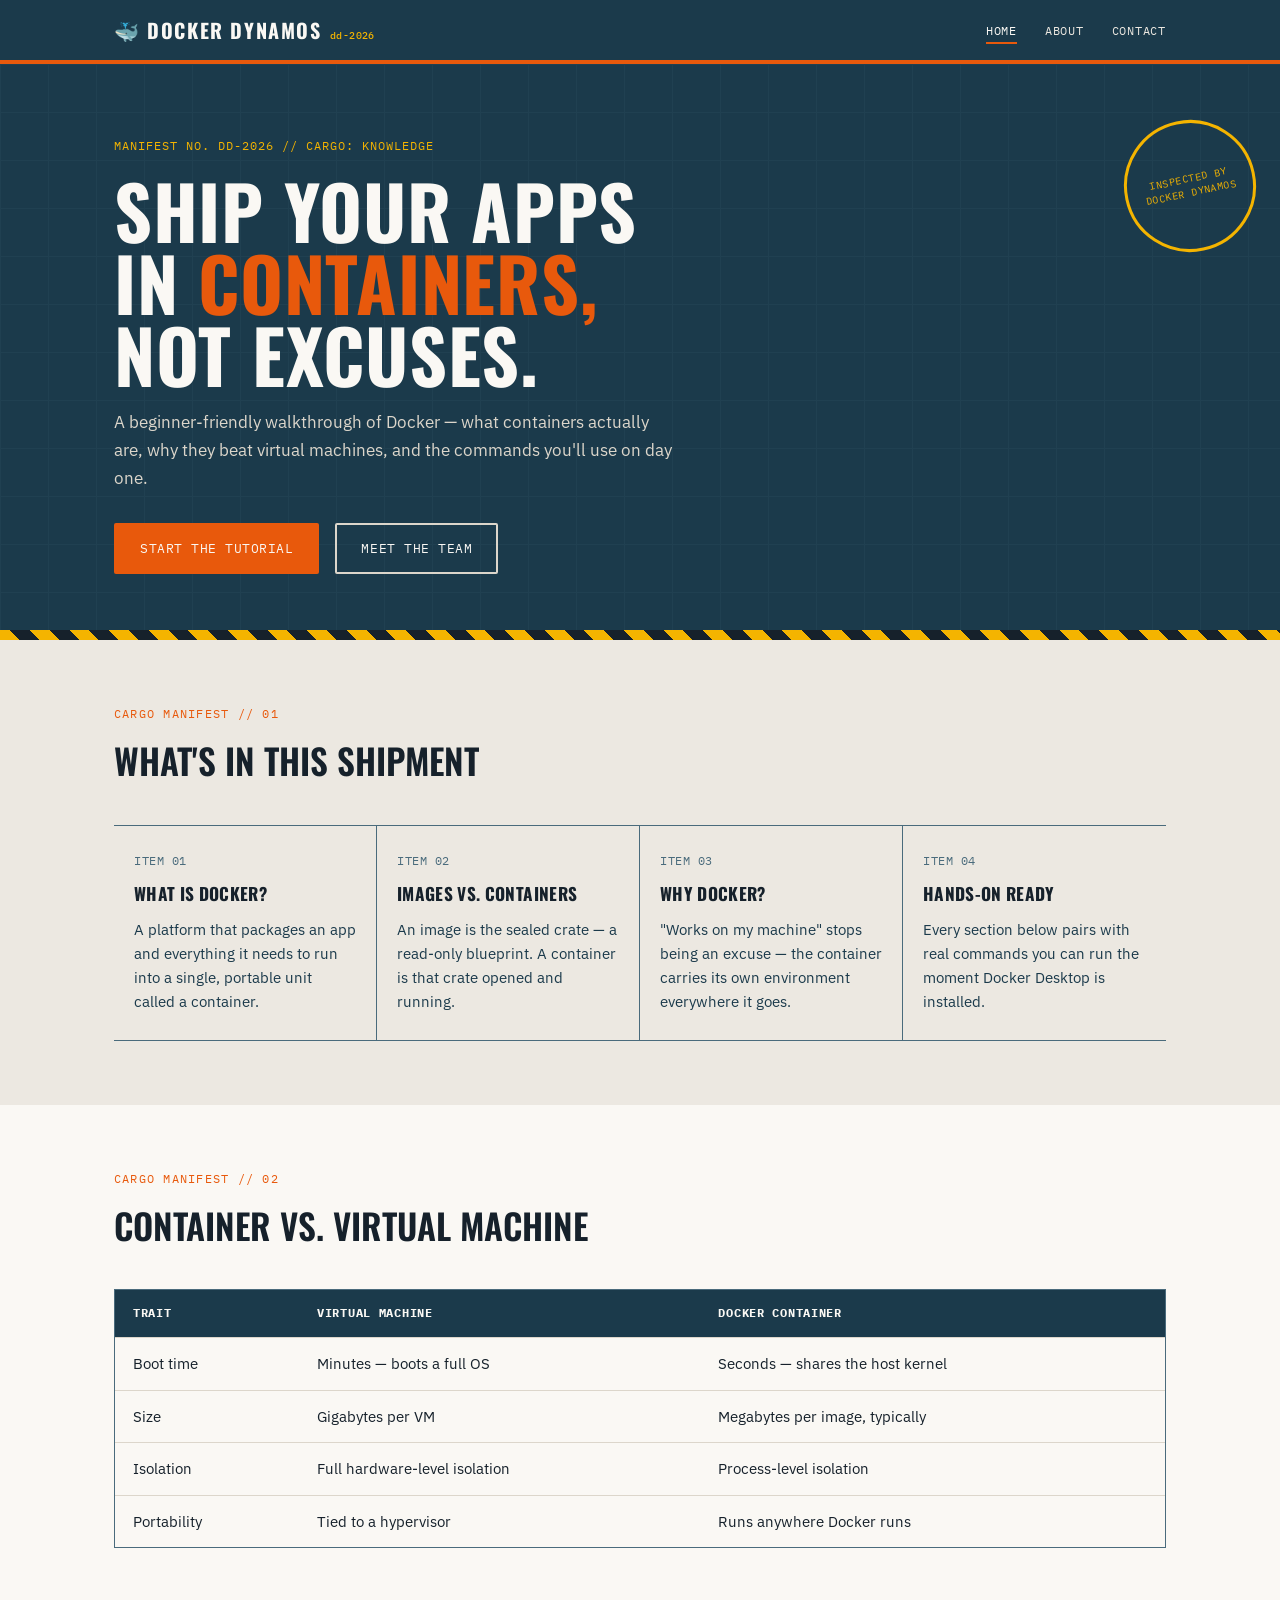
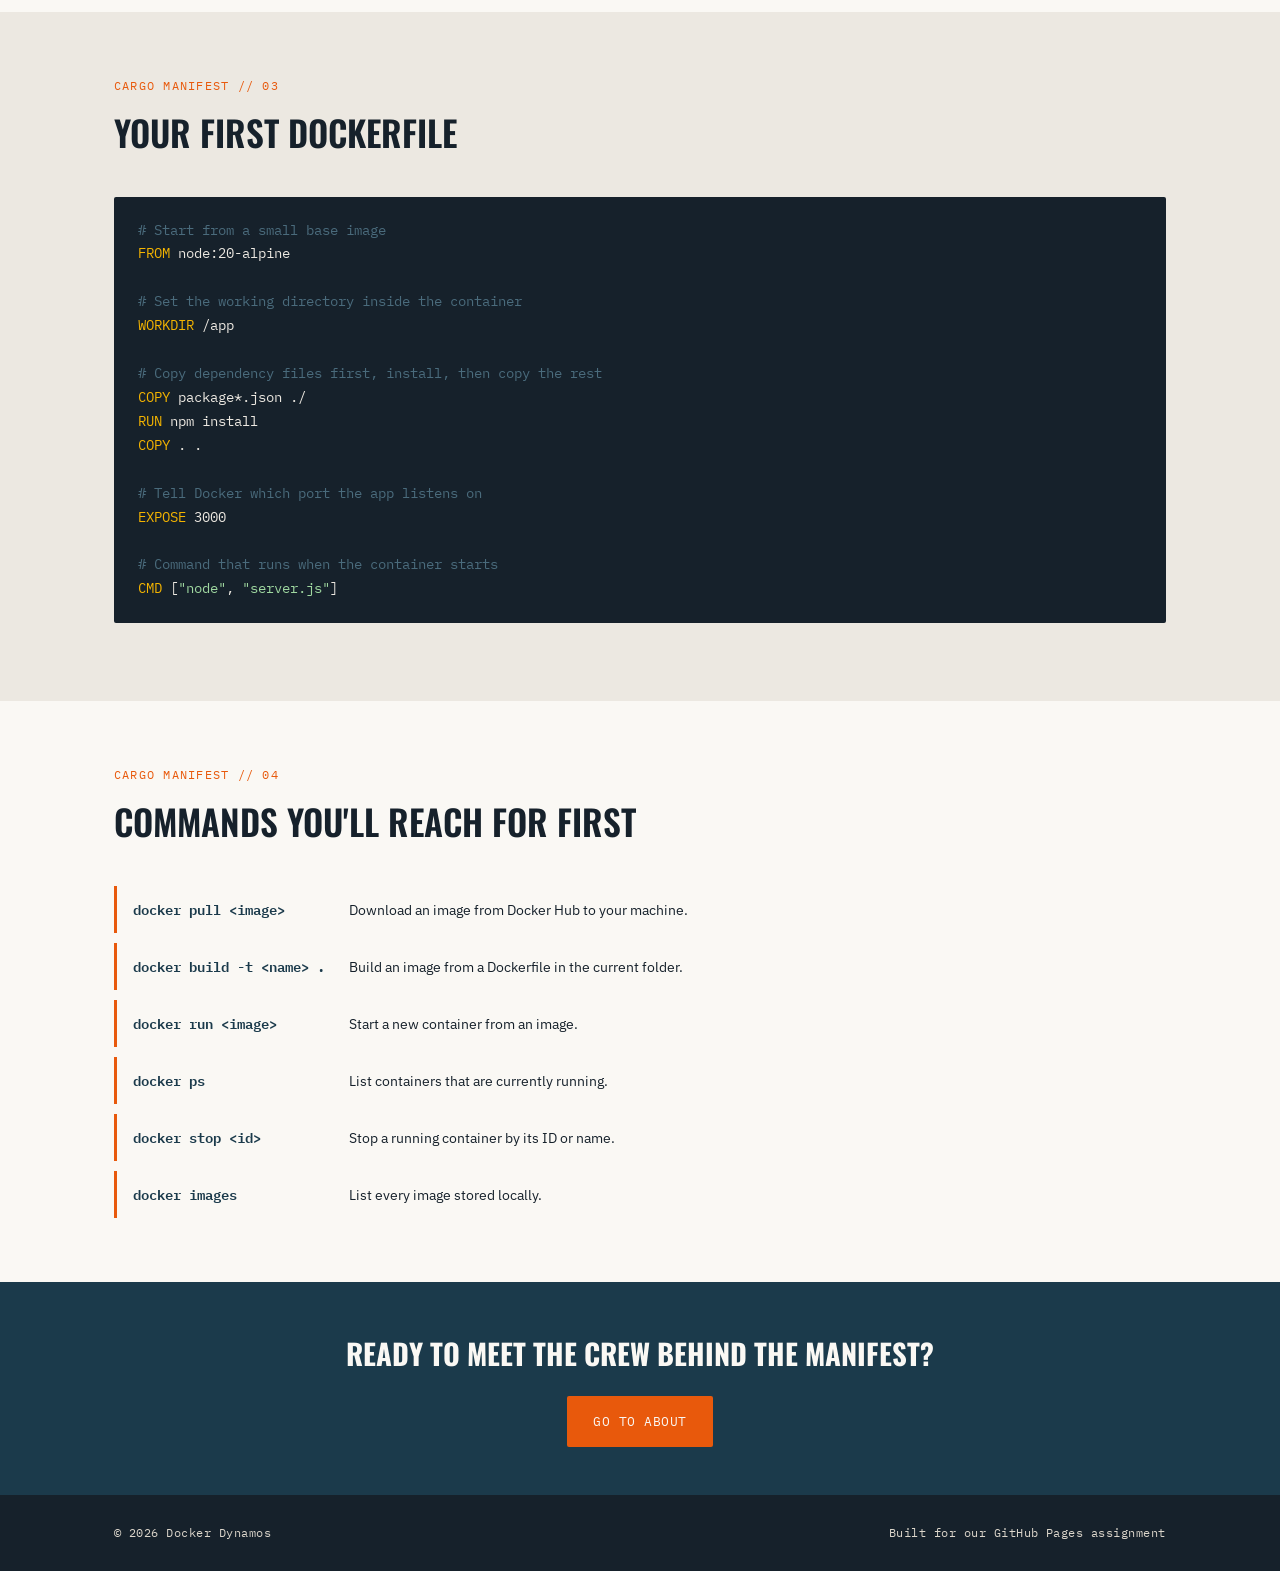
==== index.html @ 0db6949f "Initial file structure" ====
<!DOCTYPE html>
<html lang="en">
<head>
<meta charset="UTF-8">
<meta name="viewport" content="width=device-width, initial-scale=1.0">
<title>Docker Dynamos — Containerize Your World</title>
<meta name="description" content="A beginner-friendly Docker tutorial hub built by Team Docker Dynamos.">
<link rel="stylesheet" href="style.css">
</head>
<body>

<nav class="placard-nav">
  <div class="container">
    <a href="index.html" class="brand">🐳 Docker Dynamos <small>dd-2026</small></a>
    <ul>
      <li><a class="nav-link" href="index.html" aria-current="page">Home</a></li>
      <li><a class="nav-link" href="about.html">About</a></li>
      <li><a class="nav-link" href="contact.html">Contact</a></li>
    </ul>
  </div>
</nav>

<header class="manifest-hero">
  <div class="stamp"><span>Inspected by<br>Docker Dynamos</span></div>
  <div class="container">
    <p class="manifest-id">Manifest No. DD-2026 // Cargo: Knowledge</p>
    <h1>Ship your apps<br>in <span>containers,</span><br>not excuses.</h1>
    <p class="lede">A beginner-friendly walkthrough of Docker — what containers actually are, why they beat virtual machines, and the commands you'll use on day one.</p>
    <div class="hero-actions">
      <a href="#start" class="btn btn-primary">Start the tutorial</a>
      <a href="about.html" class="btn btn-ghost">Meet the team</a>
    </div>
  </div>
</header>

<div class="hazard" role="presentation"></div>

<section class="manifest-section" id="start">
  <div class="container">
    <p class="section-label">Cargo Manifest // 01</p>
    <h2 class="section-title">What's in this shipment</h2>
    <div class="cargo-grid">
      <div class="cargo-item">
        <span class="cargo-tag">ITEM 01</span>
        <h3>What is Docker?</h3>
        <p>A platform that packages an app and everything it needs to run into a single, portable unit called a container.</p>
      </div>
      <div class="cargo-item">
        <span class="cargo-tag">ITEM 02</span>
        <h3>Images vs. Containers</h3>
        <p>An image is the sealed crate — a read-only blueprint. A container is that crate opened and running.</p>
      </div>
      <div class="cargo-item">
        <span class="cargo-tag">ITEM 03</span>
        <h3>Why Docker?</h3>
        <p>"Works on my machine" stops being an excuse — the container carries its own environment everywhere it goes.</p>
      </div>
      <div class="cargo-item">
        <span class="cargo-tag">ITEM 04</span>
        <h3>Hands-on ready</h3>
        <p>Every section below pairs with real commands you can run the moment Docker Desktop is installed.</p>
      </div>
    </div>
  </div>
</section>

<section class="manifest-section" style="background: var(--white);">
  <div class="container">
    <p class="section-label">Cargo Manifest // 02</p>
    <h2 class="section-title">Container vs. virtual machine</h2>
    <div class="compare-wrap">
      <table class="compare">
        <thead>
          <tr>
            <th>Trait</th>
            <th>Virtual Machine</th>
            <th>Docker Container</th>
          </tr>
        </thead>
        <tbody>
          <tr>
            <td>Boot time</td>
            <td>Minutes — boots a full OS</td>
            <td>Seconds — shares the host kernel</td>
          </tr>
          <tr>
            <td>Size</td>
            <td>Gigabytes per VM</td>
            <td>Megabytes per image, typically</td>
          </tr>
          <tr>
            <td>Isolation</td>
            <td>Full hardware-level isolation</td>
            <td>Process-level isolation</td>
          </tr>
          <tr>
            <td>Portability</td>
            <td>Tied to a hypervisor</td>
            <td>Runs anywhere Docker runs</td>
          </tr>
        </tbody>
      </table>
    </div>
  </div>
</section>

<section class="manifest-section">
  <div class="container">
    <p class="section-label">Cargo Manifest // 03</p>
    <h2 class="section-title">Your first Dockerfile</h2>
    <pre class="dock-code"><span class="comment"># Start from a small base image</span>
<span class="cmd">FROM</span> node:20-alpine

<span class="comment"># Set the working directory inside the container</span>
<span class="cmd">WORKDIR</span> /app

<span class="comment"># Copy dependency files first, install, then copy the rest</span>
<span class="cmd">COPY</span> package*.json ./
<span class="cmd">RUN</span> npm install
<span class="cmd">COPY</span> . .

<span class="comment"># Tell Docker which port the app listens on</span>
<span class="cmd">EXPOSE</span> 3000

<span class="comment"># Command that runs when the container starts</span>
<span class="cmd">CMD</span> [<span class="str">"node"</span>, <span class="str">"server.js"</span>]</pre>
  </div>
</section>

<section class="manifest-section" style="background: var(--white);">
  <div class="container">
    <p class="section-label">Cargo Manifest // 04</p>
    <h2 class="section-title">Commands you'll reach for first</h2>
    <ul class="cheat-list">
      <li><code>docker pull &lt;image&gt;</code><span>Download an image from Docker Hub to your machine.</span></li>
      <li><code>docker build -t &lt;name&gt; .</code><span>Build an image from a Dockerfile in the current folder.</span></li>
      <li><code>docker run &lt;image&gt;</code><span>Start a new container from an image.</span></li>
      <li><code>docker ps</code><span>List containers that are currently running.</span></li>
      <li><code>docker stop &lt;id&gt;</code><span>Stop a running container by its ID or name.</span></li>
      <li><code>docker images</code><span>List every image stored locally.</span></li>
    </ul>
  </div>
</section>

<div class="cta-band">
  <div class="container">
    <h2>Ready to meet the crew behind the manifest?</h2>
    <a href="about.html" class="btn btn-primary">Go to About</a>
  </div>
</div>

<footer class="dock-footer">
  <div class="container">
    <span>&copy; 2026 Docker Dynamos</span>
    <span>Built for our GitHub Pages assignment</span>
  </div>
</footer>

</body>
</html>
---- style.css ----
/* ===================================================================
   DOCKER DYNAMOS — shared stylesheet
   Theme: dockyard / shipping manifest
   =================================================================== */

@import url('https://fonts.googleapis.com/css2?family=Oswald:wght@500;600;700&family=IBM+Plex+Sans:wght@400;500;600&family=IBM+Plex+Mono:wght@500;600&display=swap');

:root{
  --steel:        #1B3A4B;
  --steel-light:  #4A6B7C;
  --concrete:     #ECE8E1;
  --concrete-dim: #DCD6CB;
  --ink:          #16212B;
  --orange:       #E8590C;
  --yellow:       #F4B400;
  --white:        #FAF8F4;

  --display: 'Oswald', sans-serif;
  --body:    'IBM Plex Sans', sans-serif;
  --mono:    'IBM Plex Mono', monospace;

  --radius: 2px;
}

*{ box-sizing: border-box; }

html{ scroll-behavior: smooth; }

body{
  margin: 0;
  background: var(--concrete);
  color: var(--ink);
  font-family: var(--body);
  line-height: 1.6;
}

img{ max-width: 100%; display: block; }

a{ color: inherit; }

:focus-visible{
  outline: 3px solid var(--orange);
  outline-offset: 2px;
}

@media (prefers-reduced-motion: reduce){
  *{ animation: none !important; transition: none !important; }
}

.container{
  width: 100%;
  max-width: 1100px;
  margin: 0 auto;
  padding: 0 24px;
}

/* ---------- hazard stripe divider (signature motif, used sparingly) ---------- */
.hazard{
  height: 10px;
  background: repeating-linear-gradient(
    45deg,
    var(--yellow) 0 14px,
    var(--ink) 14px 28px
  );
}

/* ---------- top placard nav ---------- */
.placard-nav{
  background: var(--steel);
  border-bottom: 4px solid var(--orange);
}

.placard-nav .container{
  display: flex;
  align-items: center;
  justify-content: space-between;
  padding-top: 14px;
  padding-bottom: 14px;
  flex-wrap: wrap;
  gap: 12px;
}

.brand{
  font-family: var(--display);
  font-weight: 700;
  letter-spacing: 0.08em;
  text-transform: uppercase;
  font-size: 1.25rem;
  color: var(--white);
  text-decoration: none;
  display: flex;
  align-items: baseline;
  gap: 8px;
}

.brand small{
  font-family: var(--mono);
  font-weight: 500;
  font-size: 0.6rem;
  letter-spacing: 0.05em;
  color: var(--yellow);
  text-transform: none;
}

.placard-nav ul{
  list-style: none;
  display: flex;
  gap: 28px;
  margin: 0;
  padding: 0;
}

.placard-nav a.nav-link{
  text-decoration: none;
  color: var(--concrete);
  font-family: var(--mono);
  font-size: 0.78rem;
  letter-spacing: 0.06em;
  text-transform: uppercase;
  padding-bottom: 4px;
  border-bottom: 2px solid transparent;
}

.placard-nav a.nav-link:hover,
.placard-nav a.nav-link[aria-current="page"]{
  border-bottom-color: var(--orange);
  color: var(--white);
}

/* ---------- hero / manifest header ---------- */
.manifest-hero{
  position: relative;
  background: var(--steel);
  color: var(--white);
  padding: 72px 0 56px;
  overflow: hidden;
}

.manifest-hero::before{
  content: "";
  position: absolute;
  inset: 0;
  background-image:
    linear-gradient(var(--steel-light) 1px, transparent 1px),
    linear-gradient(90deg, var(--steel-light) 1px, transparent 1px);
  background-size: 48px 48px;
  opacity: 0.12;
}

.manifest-hero .container{ position: relative; }

.manifest-id{
  font-family: var(--mono);
  font-size: 0.78rem;
  letter-spacing: 0.08em;
  color: var(--yellow);
  margin: 0 0 18px;
  text-transform: uppercase;
}

.manifest-hero h1{
  font-family: var(--display);
  font-weight: 700;
  text-transform: uppercase;
  font-size: clamp(2.6rem, 6vw, 4.6rem);
  line-height: 0.98;
  margin: 0 0 18px;
  letter-spacing: 0.01em;
}

.manifest-hero h1 span{ color: var(--orange); }

.manifest-hero p.lede{
  max-width: 560px;
  font-size: 1.08rem;
  color: var(--concrete-dim);
  margin: 0 0 32px;
}

.hero-actions{
  display: flex;
  gap: 16px;
  flex-wrap: wrap;
}

.btn{
  display: inline-block;
  font-family: var(--mono);
  font-size: 0.82rem;
  letter-spacing: 0.04em;
  text-transform: uppercase;
  text-decoration: none;
  padding: 13px 24px;
  border-radius: var(--radius);
  border: 2px solid transparent;
}

.btn-primary{
  background: var(--orange);
  color: var(--white);
}
.btn-primary:hover{ background: #c94a09; }

.btn-ghost{
  border-color: var(--concrete-dim);
  color: var(--white);
}
.btn-ghost:hover{ border-color: var(--yellow); color: var(--yellow); }

/* stamp badge — signature element */
.stamp{
  position: absolute;
  top: 56px;
  right: 24px;
  width: 132px;
  height: 132px;
  border: 3px solid var(--yellow);
  border-radius: 50%;
  display: flex;
  align-items: center;
  justify-content: center;
  transform: rotate(-12deg);
}

.stamp span{
  font-family: var(--mono);
  font-size: 0.62rem;
  letter-spacing: 0.06em;
  text-align: center;
  text-transform: uppercase;
  color: var(--yellow);
  line-height: 1.4;
}

@media (max-width: 720px){
  .stamp{ display: none; }
}

/* ---------- cargo manifest list (feature cards) ---------- */
.manifest-section{
  padding: 64px 0;
}

.section-label{
  font-family: var(--mono);
  font-size: 0.78rem;
  letter-spacing: 0.1em;
  text-transform: uppercase;
  color: var(--orange);
  margin: 0 0 8px;
}

.section-title{
  font-family: var(--display);
  font-weight: 600;
  text-transform: uppercase;
  font-size: clamp(1.6rem, 3vw, 2.2rem);
  margin: 0 0 36px;
  color: var(--ink);
}

.cargo-grid{
  display: grid;
  grid-template-columns: repeat(auto-fit, minmax(230px, 1fr));
  gap: 0;
  border-top: 1px solid var(--steel-light);
}

.cargo-item{
  padding: 26px 20px;
  border-bottom: 1px solid var(--steel-light);
  border-right: 1px solid var(--steel-light);
}

.cargo-grid .cargo-item:last-child{ border-right: none; }

.cargo-tag{
  font-family: var(--mono);
  font-size: 0.72rem;
  color: var(--steel-light);
  letter-spacing: 0.05em;
  display: block;
  margin-bottom: 10px;
}

.cargo-item h3{
  font-family: var(--display);
  text-transform: uppercase;
  font-size: 1.08rem;
  margin: 0 0 10px;
  letter-spacing: 0.02em;
}

.cargo-item p{
  font-size: 0.94rem;
  color: var(--steel);
  margin: 0;
}

/* ---------- comparison table ---------- */
.compare-wrap{
  overflow-x: auto;
  border: 1px solid var(--steel-light);
}

table.compare{
  width: 100%;
  border-collapse: collapse;
  font-size: 0.92rem;
  background: var(--white);
}

table.compare th, table.compare td{
  text-align: left;
  padding: 14px 18px;
  border-bottom: 1px solid var(--concrete-dim);
}

table.compare thead th{
  background: var(--steel);
  color: var(--white);
  font-family: var(--mono);
  font-size: 0.74rem;
  letter-spacing: 0.06em;
  text-transform: uppercase;
}

table.compare tbody tr:last-child td{ border-bottom: none; }

/* ---------- code / dockerfile block ---------- */
.dock-code{
  background: var(--ink);
  color: var(--concrete);
  font-family: var(--mono);
  font-size: 0.88rem;
  padding: 22px 24px;
  border-radius: var(--radius);
  overflow-x: auto;
  line-height: 1.7;
}

.dock-code .comment{ color: var(--steel-light); }
.dock-code .cmd{ color: var(--yellow); }
.dock-code .str{ color: #9FD8A0; }

/* ---------- command cheat-sheet ---------- */
.cheat-list{
  list-style: none;
  margin: 0;
  padding: 0;
  display: grid;
  gap: 10px;
}

.cheat-list li{
  display: grid;
  grid-template-columns: 200px 1fr;
  gap: 16px;
  align-items: baseline;
  padding: 12px 16px;
  background: var(--white);
  border-left: 3px solid var(--orange);
}

.cheat-list code{
  font-family: var(--mono);
  font-size: 0.86rem;
  color: var(--steel);
  font-weight: 600;
}

.cheat-list span{
  font-size: 0.9rem;
  color: var(--ink);
}

@media (max-width: 560px){
  .cheat-list li{ grid-template-columns: 1fr; gap: 4px; }
}

/* ---------- CTA band ---------- */
.cta-band{
  background: var(--steel);
  color: var(--white);
  padding: 48px 0;
  text-align: center;
}

.cta-band h2{
  font-family: var(--display);
  text-transform: uppercase;
  font-size: 1.8rem;
  margin: 0 0 20px;
}

/* ---------- footer ---------- */
footer.dock-footer{
  background: var(--ink);
  color: var(--concrete-dim);
  padding: 28px 0;
  font-family: var(--mono);
  font-size: 0.78rem;
  letter-spacing: 0.04em;
}

footer.dock-footer .container{
  display: flex;
  justify-content: space-between;
  flex-wrap: wrap;
  gap: 10px;
}

/* ---------- generic page header for about/contact ---------- */
.page-hero{
  background: var(--steel);
  color: var(--white);
  padding: 56px 0;
}

.page-hero h1{
  font-family: var(--display);
  text-transform: uppercase;
  font-size: clamp(2rem, 5vw, 3rem);
  margin: 0 0 10px;
}

.page-hero p{
  color: var(--concrete-dim);
  max-width: 560px;
  margin: 0;
}
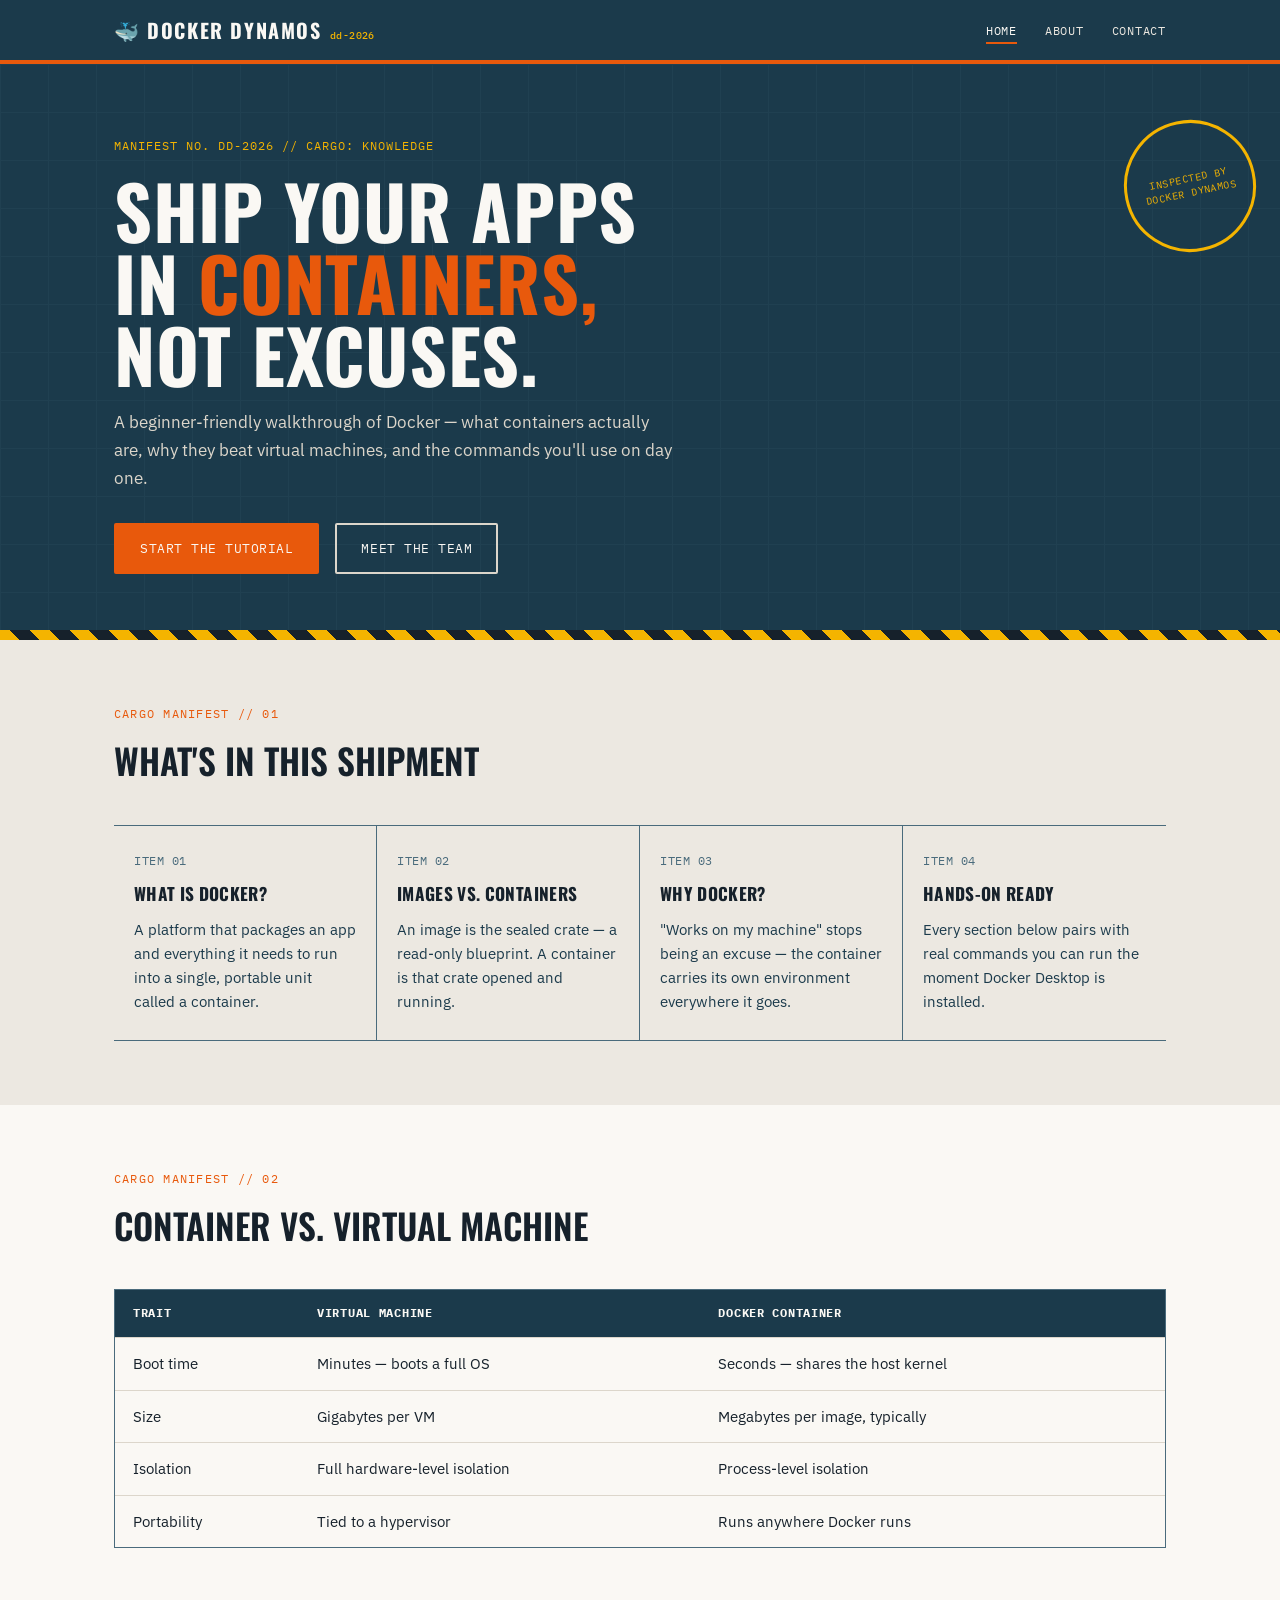
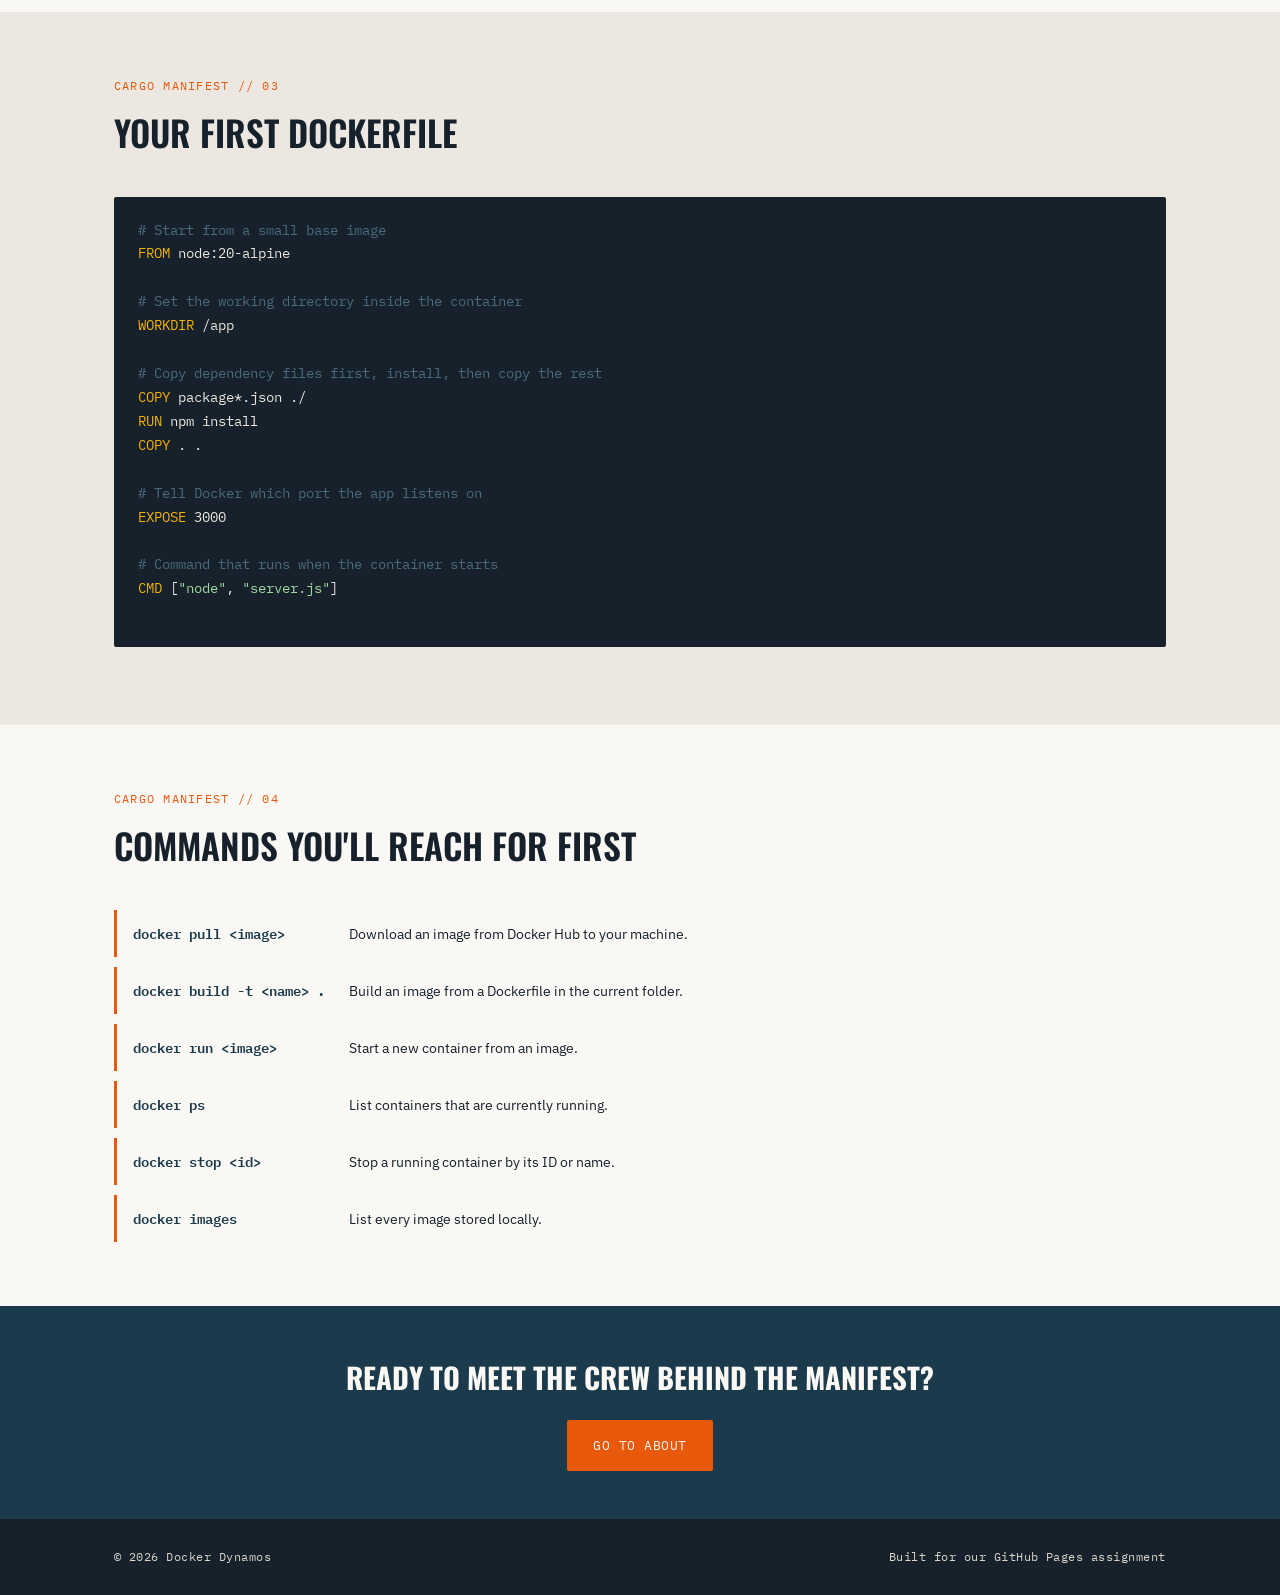
==== commit 8a4227c2: "updated errors" ====
--- a/index.html
+++ b/index.html
@@ -123,7 +123,8 @@
 <span class="cmd">EXPOSE</span> 3000
 
 <span class="comment"># Command that runs when the container starts</span>
-<span class="cmd">CMD</span> [<span class="str">"node"</span>, <span class="str">"server.js"</span>]</pre>
+<span class="cmd">CMD</span> [<span class="str">"node"</span>, <span class="str">"server.js"</span>]
+    </pre>
   </div>
 </section>
 
